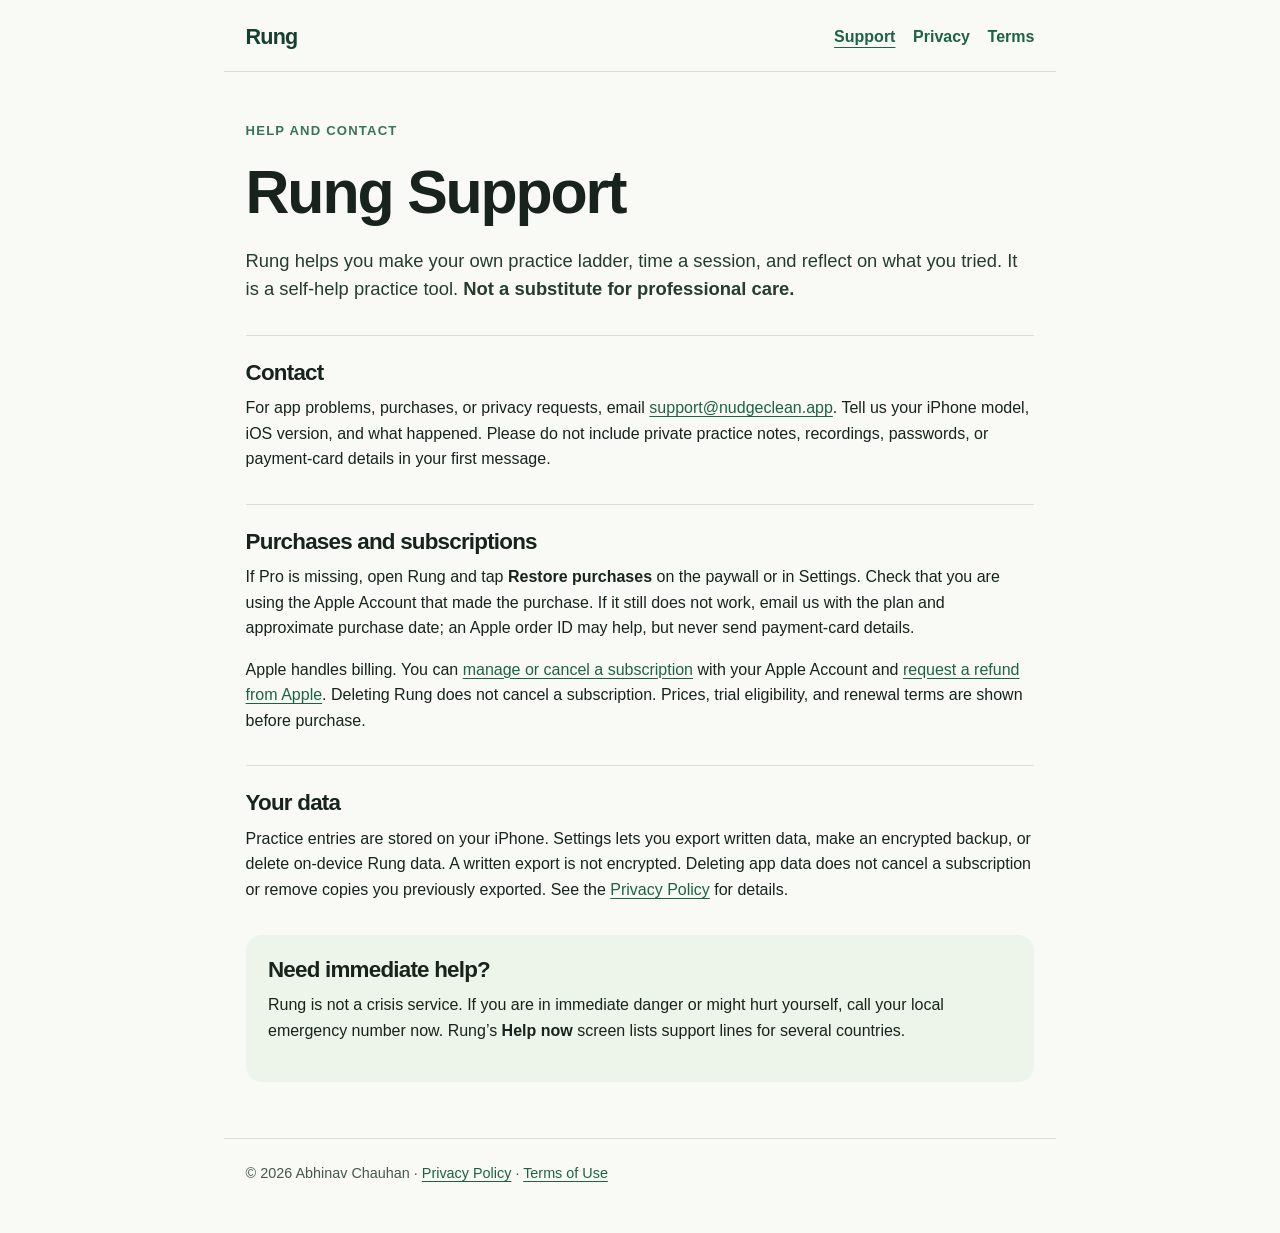
==== index.html @ 5bb9f36c "Publish Rung support, privacy, and terms pages" ====
<!doctype html>
<html lang="en">
<head>
  <meta charset="utf-8">
  <meta name="viewport" content="width=device-width, initial-scale=1">
  <meta name="description" content="Help with Rung, a private self-help practice app for iPhone.">
  <title>Support · Rung</title>
  <link rel="stylesheet" href="style.css">
</head>
<body>
  <header class="site-header">
    <a class="brand" href="./">Rung</a>
    <nav aria-label="Site navigation"><a aria-current="page" href="./">Support</a><a href="privacy.html">Privacy</a><a href="terms.html">Terms</a></nav>
  </header>
  <main>
    <p class="eyebrow">Help and contact</p>
    <h1>Rung Support</h1>
    <p class="lead">Rung helps you make your own practice ladder, time a session, and reflect on what you tried. It is a self-help practice tool. <strong>Not a substitute for professional care.</strong></p>
    <section aria-labelledby="contact"><h2 id="contact">Contact</h2>
      <p>For app problems, purchases, or privacy requests, email <a href="mailto:support@nudgeclean.app?subject=Rung%20support">support@nudgeclean.app</a>. Tell us your iPhone model, iOS version, and what happened. Please do not include private practice notes, recordings, passwords, or payment-card details in your first message.</p>
    </section>
    <section aria-labelledby="purchases"><h2 id="purchases">Purchases and subscriptions</h2>
      <p>If Pro is missing, open Rung and tap <strong>Restore purchases</strong> on the paywall or in Settings. Check that you are using the Apple Account that made the purchase. If it still does not work, email us with the plan and approximate purchase date; an Apple order ID may help, but never send payment-card details.</p>
      <p>Apple handles billing. You can <a href="https://apps.apple.com/account/subscriptions">manage or cancel a subscription</a> with your Apple Account and <a href="https://reportaproblem.apple.com/">request a refund from Apple</a>. Deleting Rung does not cancel a subscription. Prices, trial eligibility, and renewal terms are shown before purchase.</p>
    </section>
    <section aria-labelledby="data"><h2 id="data">Your data</h2>
      <p>Practice entries are stored on your iPhone. Settings lets you export written data, make an encrypted backup, or delete on-device Rung data. A written export is not encrypted. Deleting app data does not cancel a subscription or remove copies you previously exported. See the <a href="privacy.html">Privacy Policy</a> for details.</p>
    </section>
    <section aria-labelledby="safety" class="notice"><h2 id="safety">Need immediate help?</h2>
      <p>Rung is not a crisis service. If you are in immediate danger or might hurt yourself, call your local emergency number now. Rung’s <strong>Help now</strong> screen lists support lines for several countries.</p>
    </section>
  </main>
  <footer><p>© 2026 Abhinav Chauhan · <a href="privacy.html">Privacy Policy</a> · <a href="terms.html">Terms of Use</a></p></footer>
</body>
</html>
---- style.css ----
:root{color-scheme:light;font-family:-apple-system,BlinkMacSystemFont,"Segoe UI",sans-serif;line-height:1.6;background:#f9faf6;color:#17231c}
*{box-sizing:border-box}
body{margin:0}
.site-header,main,footer{max-width:52rem;margin:auto;padding-left:1.35rem;padding-right:1.35rem}
.site-header{display:flex;justify-content:space-between;align-items:center;gap:1rem;padding-top:1.25rem;padding-bottom:1rem;border-bottom:1px solid #d8e2d7}
.brand{font-size:1.35rem;font-weight:800;letter-spacing:-.04em;color:#173f30;text-decoration:none}
nav{display:flex;gap:1.1rem;flex-wrap:wrap}
nav a{font-weight:600;text-decoration:none}
nav a[aria-current]{text-decoration:underline;text-underline-offset:.3em}
main{padding-top:2.6rem;padding-bottom:3.5rem}
h1,h2{line-height:1.18;letter-spacing:-.035em}
h1{font-size:clamp(2.3rem,6vw,3.8rem);margin:.25rem 0 1.15rem}
h2{font-size:1.4rem;margin:0 0 .55rem}
p{margin:.45rem 0 1rem}
.eyebrow{font-size:.82rem;font-weight:700;text-transform:uppercase;letter-spacing:.09em;color:#397358}
.lead{font-size:1.15rem;line-height:1.5;color:#263c2e}
section{border-top:1px solid #d8e2d7;padding-top:1.5rem;margin-top:2rem}
.notice{background:#edf4e9;border:0;border-radius:1rem;padding:1.4rem}
a{color:#1d6247;text-underline-offset:.2em;overflow-wrap:anywhere}
a:focus-visible{outline:3px solid #1d6247;outline-offset:3px}
footer{border-top:1px solid #d8e2d7;padding-top:1rem;padding-bottom:2rem;font-size:.9rem;color:#47584a}
@media(max-width:36rem){.site-header{align-items:flex-start;flex-direction:column}nav{gap:.9rem}main{padding-top:2rem}}
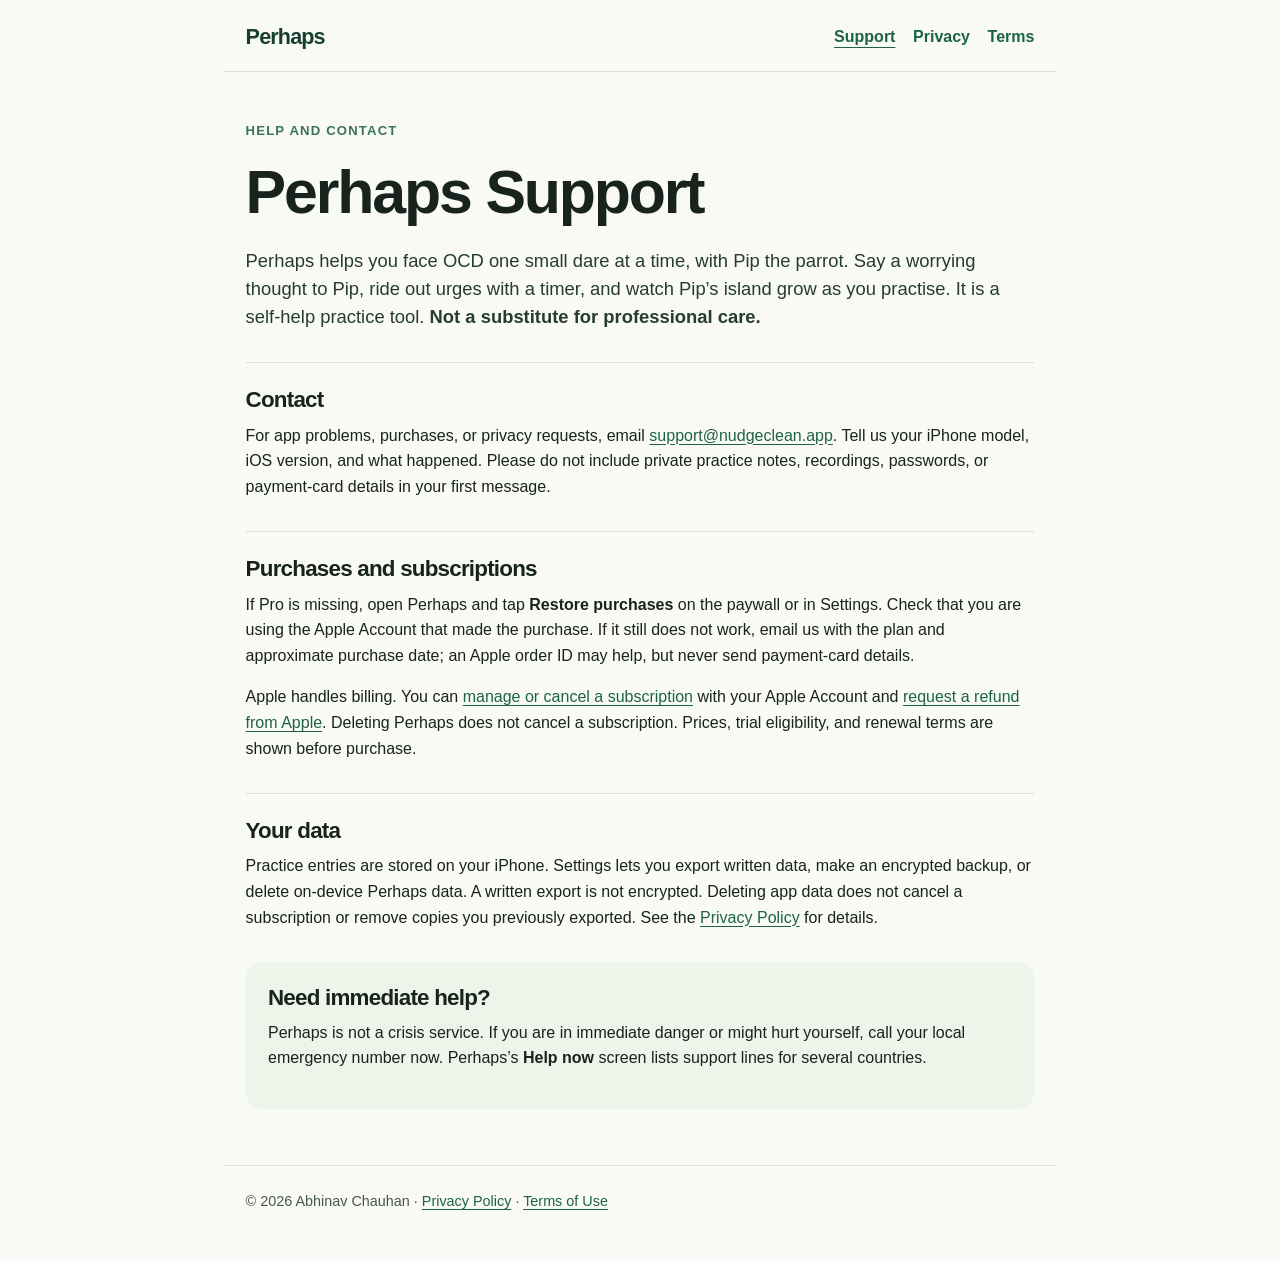
==== commit 9a7880de: "Rename support, privacy and terms pages to Perhaps; describe on-device Pip voice; drop lifetime plan" ====
--- a/index.html
+++ b/index.html
@@ -3,31 +3,31 @@
 <head>
   <meta charset="utf-8">
   <meta name="viewport" content="width=device-width, initial-scale=1">
-  <meta name="description" content="Help with Rung, a private self-help practice app for iPhone.">
-  <title>Support · Rung</title>
+  <meta name="description" content="Help with Perhaps, a private self-help practice app for iPhone.">
+  <title>Support · Perhaps</title>
   <link rel="stylesheet" href="style.css">
 </head>
 <body>
   <header class="site-header">
-    <a class="brand" href="./">Rung</a>
+    <a class="brand" href="./">Perhaps</a>
     <nav aria-label="Site navigation"><a aria-current="page" href="./">Support</a><a href="privacy.html">Privacy</a><a href="terms.html">Terms</a></nav>
   </header>
   <main>
     <p class="eyebrow">Help and contact</p>
-    <h1>Rung Support</h1>
-    <p class="lead">Rung helps you make your own practice ladder, time a session, and reflect on what you tried. It is a self-help practice tool. <strong>Not a substitute for professional care.</strong></p>
+    <h1>Perhaps Support</h1>
+    <p class="lead">Perhaps helps you face OCD one small dare at a time, with Pip the parrot. Say a worrying thought to Pip, ride out urges with a timer, and watch Pip’s island grow as you practise. It is a self-help practice tool. <strong>Not a substitute for professional care.</strong></p>
     <section aria-labelledby="contact"><h2 id="contact">Contact</h2>
-      <p>For app problems, purchases, or privacy requests, email <a href="mailto:support@nudgeclean.app?subject=Rung%20support">support@nudgeclean.app</a>. Tell us your iPhone model, iOS version, and what happened. Please do not include private practice notes, recordings, passwords, or payment-card details in your first message.</p>
+      <p>For app problems, purchases, or privacy requests, email <a href="mailto:support@nudgeclean.app?subject=Perhaps%20support">support@nudgeclean.app</a>. Tell us your iPhone model, iOS version, and what happened. Please do not include private practice notes, recordings, passwords, or payment-card details in your first message.</p>
     </section>
     <section aria-labelledby="purchases"><h2 id="purchases">Purchases and subscriptions</h2>
-      <p>If Pro is missing, open Rung and tap <strong>Restore purchases</strong> on the paywall or in Settings. Check that you are using the Apple Account that made the purchase. If it still does not work, email us with the plan and approximate purchase date; an Apple order ID may help, but never send payment-card details.</p>
-      <p>Apple handles billing. You can <a href="https://apps.apple.com/account/subscriptions">manage or cancel a subscription</a> with your Apple Account and <a href="https://reportaproblem.apple.com/">request a refund from Apple</a>. Deleting Rung does not cancel a subscription. Prices, trial eligibility, and renewal terms are shown before purchase.</p>
+      <p>If Pro is missing, open Perhaps and tap <strong>Restore purchases</strong> on the paywall or in Settings. Check that you are using the Apple Account that made the purchase. If it still does not work, email us with the plan and approximate purchase date; an Apple order ID may help, but never send payment-card details.</p>
+      <p>Apple handles billing. You can <a href="https://apps.apple.com/account/subscriptions">manage or cancel a subscription</a> with your Apple Account and <a href="https://reportaproblem.apple.com/">request a refund from Apple</a>. Deleting Perhaps does not cancel a subscription. Prices, trial eligibility, and renewal terms are shown before purchase.</p>
     </section>
     <section aria-labelledby="data"><h2 id="data">Your data</h2>
-      <p>Practice entries are stored on your iPhone. Settings lets you export written data, make an encrypted backup, or delete on-device Rung data. A written export is not encrypted. Deleting app data does not cancel a subscription or remove copies you previously exported. See the <a href="privacy.html">Privacy Policy</a> for details.</p>
+      <p>Practice entries are stored on your iPhone. Settings lets you export written data, make an encrypted backup, or delete on-device Perhaps data. A written export is not encrypted. Deleting app data does not cancel a subscription or remove copies you previously exported. See the <a href="privacy.html">Privacy Policy</a> for details.</p>
     </section>
     <section aria-labelledby="safety" class="notice"><h2 id="safety">Need immediate help?</h2>
-      <p>Rung is not a crisis service. If you are in immediate danger or might hurt yourself, call your local emergency number now. Rung’s <strong>Help now</strong> screen lists support lines for several countries.</p>
+      <p>Perhaps is not a crisis service. If you are in immediate danger or might hurt yourself, call your local emergency number now. Perhaps’s <strong>Help now</strong> screen lists support lines for several countries.</p>
     </section>
   </main>
   <footer><p>© 2026 Abhinav Chauhan · <a href="privacy.html">Privacy Policy</a> · <a href="terms.html">Terms of Use</a></p></footer>
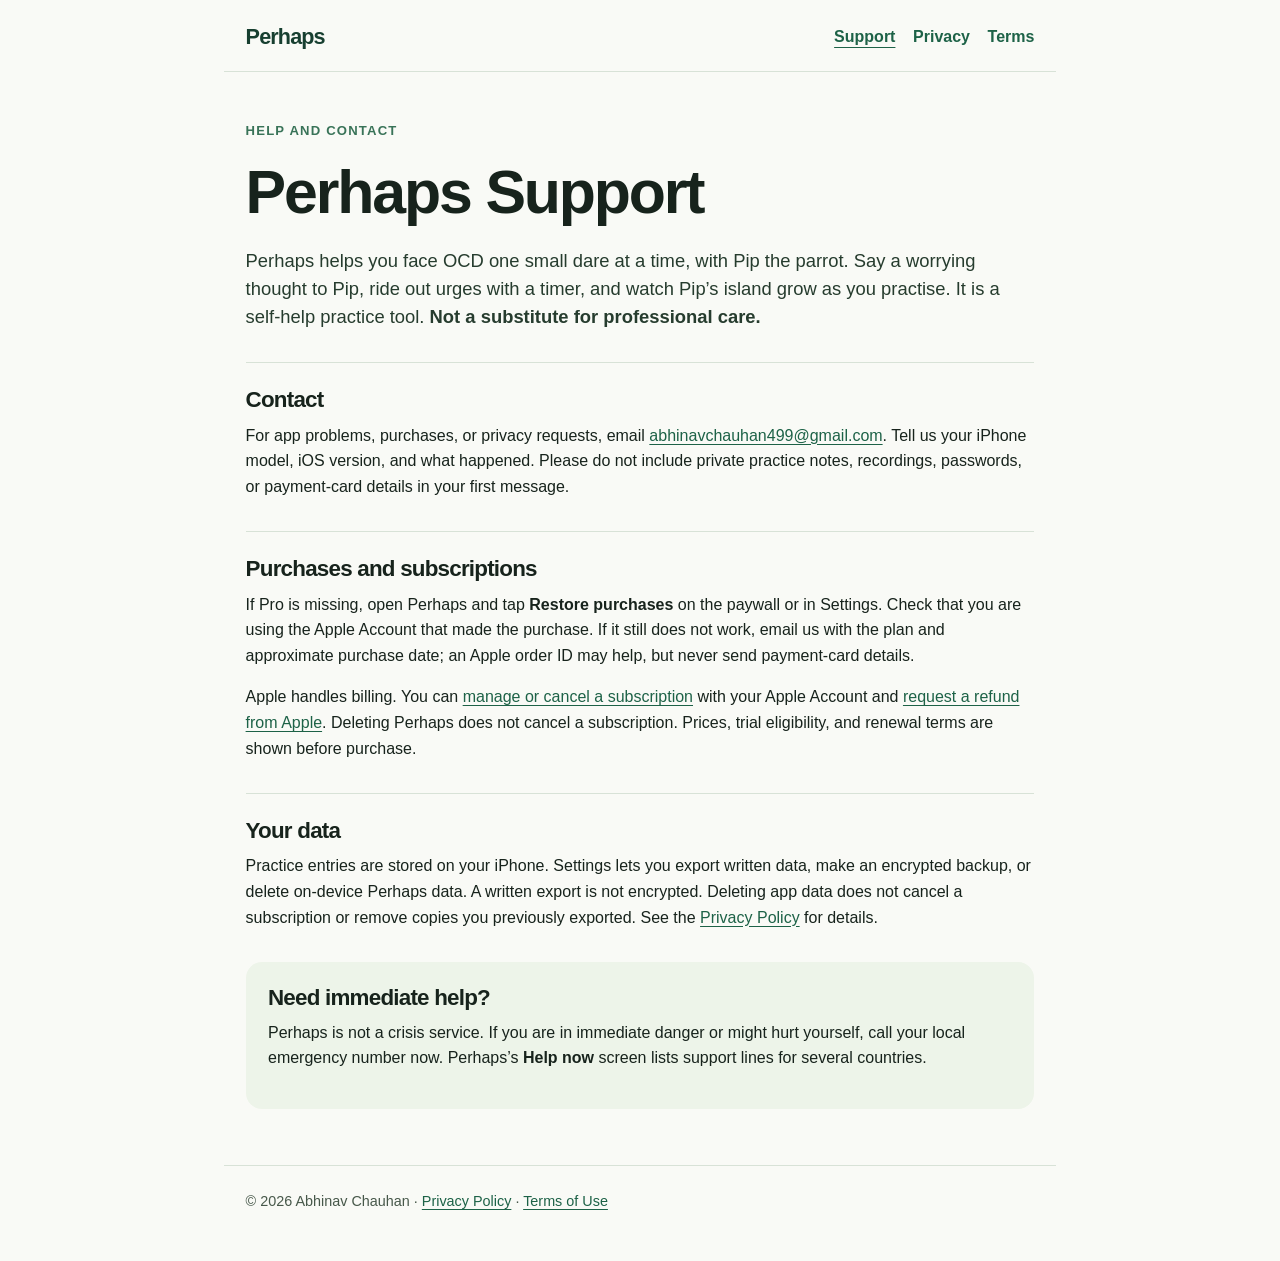
==== commit 94f8bdae: "Use abhinavchauhan499@gmail.com as the support and privacy contact Co-Authored-By: Claude Opus 5.5 <" ====
--- a/index.html
+++ b/index.html
@@ -17,7 +17,7 @@
     <h1>Perhaps Support</h1>
     <p class="lead">Perhaps helps you face OCD one small dare at a time, with Pip the parrot. Say a worrying thought to Pip, ride out urges with a timer, and watch Pip’s island grow as you practise. It is a self-help practice tool. <strong>Not a substitute for professional care.</strong></p>
     <section aria-labelledby="contact"><h2 id="contact">Contact</h2>
-      <p>For app problems, purchases, or privacy requests, email <a href="mailto:support@nudgeclean.app?subject=Perhaps%20support">support@nudgeclean.app</a>. Tell us your iPhone model, iOS version, and what happened. Please do not include private practice notes, recordings, passwords, or payment-card details in your first message.</p>
+      <p>For app problems, purchases, or privacy requests, email <a href="mailto:abhinavchauhan499@gmail.com?subject=Perhaps%20support">abhinavchauhan499@gmail.com</a>. Tell us your iPhone model, iOS version, and what happened. Please do not include private practice notes, recordings, passwords, or payment-card details in your first message.</p>
     </section>
     <section aria-labelledby="purchases"><h2 id="purchases">Purchases and subscriptions</h2>
       <p>If Pro is missing, open Perhaps and tap <strong>Restore purchases</strong> on the paywall or in Settings. Check that you are using the Apple Account that made the purchase. If it still does not work, email us with the plan and approximate purchase date; an Apple order ID may help, but never send payment-card details.</p>
